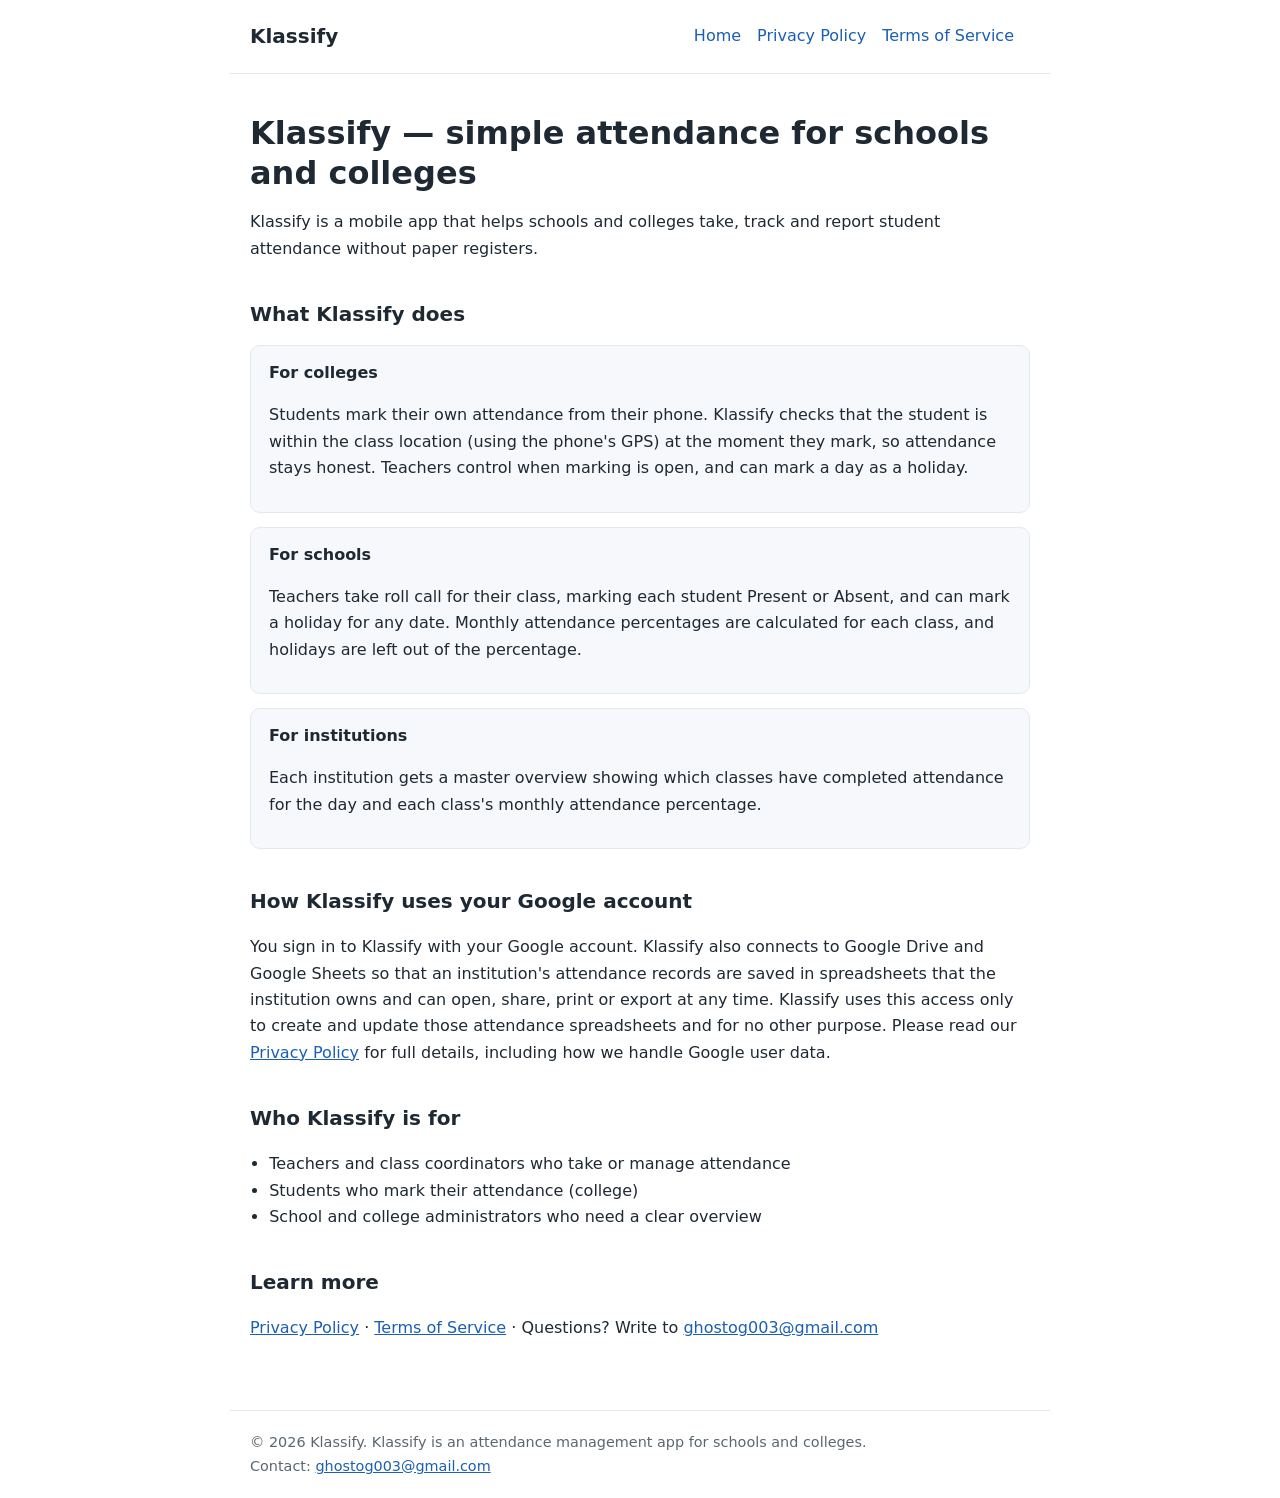
==== index.html @ cbc269c3 "Klassify-Terms-&-Policies" ====
<!DOCTYPE html>
<html lang="en">
<head>
<meta charset="utf-8">
<meta name="viewport" content="width=device-width, initial-scale=1">
<title>Klassify - Attendance for Schools and Colleges</title>
<meta name="description" content="Klassify helps schools and colleges take, track and report student attendance.">
<link rel="stylesheet" href="style.css">
</head>
<body>
<header>
  <a class="brand" href="index.html">Klassify</a>
  <nav><a href="index.html">Home</a><a href="privacy.html">Privacy Policy</a><a href="terms.html">Terms of Service</a></nav>
</header>
<main>

<h1>Klassify &mdash; simple attendance for schools and colleges</h1>
<p>Klassify is a mobile app that helps schools and colleges take, track and report student attendance without paper registers.</p>

<h2>What Klassify does</h2>
<div class="card">
  <strong>For colleges</strong>
  <p>Students mark their own attendance from their phone. Klassify checks that the student is within the class location (using the phone's GPS) at the moment they mark, so attendance stays honest. Teachers control when marking is open, and can mark a day as a holiday.</p>
</div>
<div class="card">
  <strong>For schools</strong>
  <p>Teachers take roll call for their class, marking each student Present or Absent, and can mark a holiday for any date. Monthly attendance percentages are calculated for each class, and holidays are left out of the percentage.</p>
</div>
<div class="card">
  <strong>For institutions</strong>
  <p>Each institution gets a master overview showing which classes have completed attendance for the day and each class's monthly attendance percentage.</p>
</div>

<h2>How Klassify uses your Google account</h2>
<p>You sign in to Klassify with your Google account. Klassify also connects to Google Drive and Google Sheets so that an institution's attendance records are saved in spreadsheets that the institution owns and can open, share, print or export at any time. Klassify uses this access only to create and update those attendance spreadsheets and for no other purpose. Please read our <a href="privacy.html">Privacy Policy</a> for full details, including how we handle Google user data.</p>

<h2>Who Klassify is for</h2>
<ul>
  <li>Teachers and class coordinators who take or manage attendance</li>
  <li>Students who mark their attendance (college)</li>
  <li>School and college administrators who need a clear overview</li>
</ul>

<h2>Learn more</h2>
<p><a href="privacy.html">Privacy Policy</a> &middot; <a href="terms.html">Terms of Service</a> &middot; Questions? Write to <a href="mailto:ghostog003@gmail.com">ghostog003@gmail.com</a></p>

</main>
<footer>
  &copy; 2026 Klassify. Klassify is an attendance management app for schools and colleges.<br>
  Contact: <a href="mailto:ghostog003@gmail.com">ghostog003@gmail.com</a>
</footer>
</body>
</html>
---- style.css ----
:root{
    --bg:#ffffff;
    --fg:#1f2933;
    --muted:#5b6770;
    --brand:#1a5fb4;
    --line:#e3e8ee;
    --card:#f6f8fb
}

    @media (prefers-color-scheme:dark){
    :root{
    --bg:#12161b;
    --fg:#e6eaee;
    --muted:#9aa6b1;
    --brand:#6ea8fe;
    --line:#2a323b;
    --card:#1a2027
}}

*{box-sizing:border-box}

body{
    margin:0;
    background:var(--bg);
    color:var(--fg);
    font:16px/1.65 system-ui,-apple-system,"Segoe UI",Roboto,Arial,sans-serif}

header,main,footer{
    max-width:820px;
    margin:0 auto;
    padding:20px 20px
}

header{
    display:flex;
    flex-wrap:wrap;
    gap:12px 24px;
    align-items:center;
    justify-content:space-between;
    border-bottom:1px solid var(--line)
}

header a.brand{
    font-weight:700;
    font-size:1.25rem;
    color:var(--fg);
    text-decoration:none
}

nav a{
    margin-right:16px;
    color:var(--brand);
    text-decoration:none
}

nav a:hover{
    text-decoration:underline
}

h1{
    font-size:2rem;
    line-height:1.25;
    margin:.6em 0 .3em
}

h2{
    font-size:1.25rem;
    margin:1.8em 0 .4em
}

p,li{
    color:var(--fg)
}

.muted{
    color:var(--muted);
    font-size:.95rem
}

.card{
    background:var(--card);
    border:1px solid var(--line);
    border-radius:10px;
    padding:14px 18px;
    margin:14px 0
}

ul{
    padding-left:1.2em
}

a{
    color:var(--brand)
}

footer{
    border-top:1px solid var(--line);
    color:var(--muted);
    font-size:.9rem;
    margin-top:32px
}
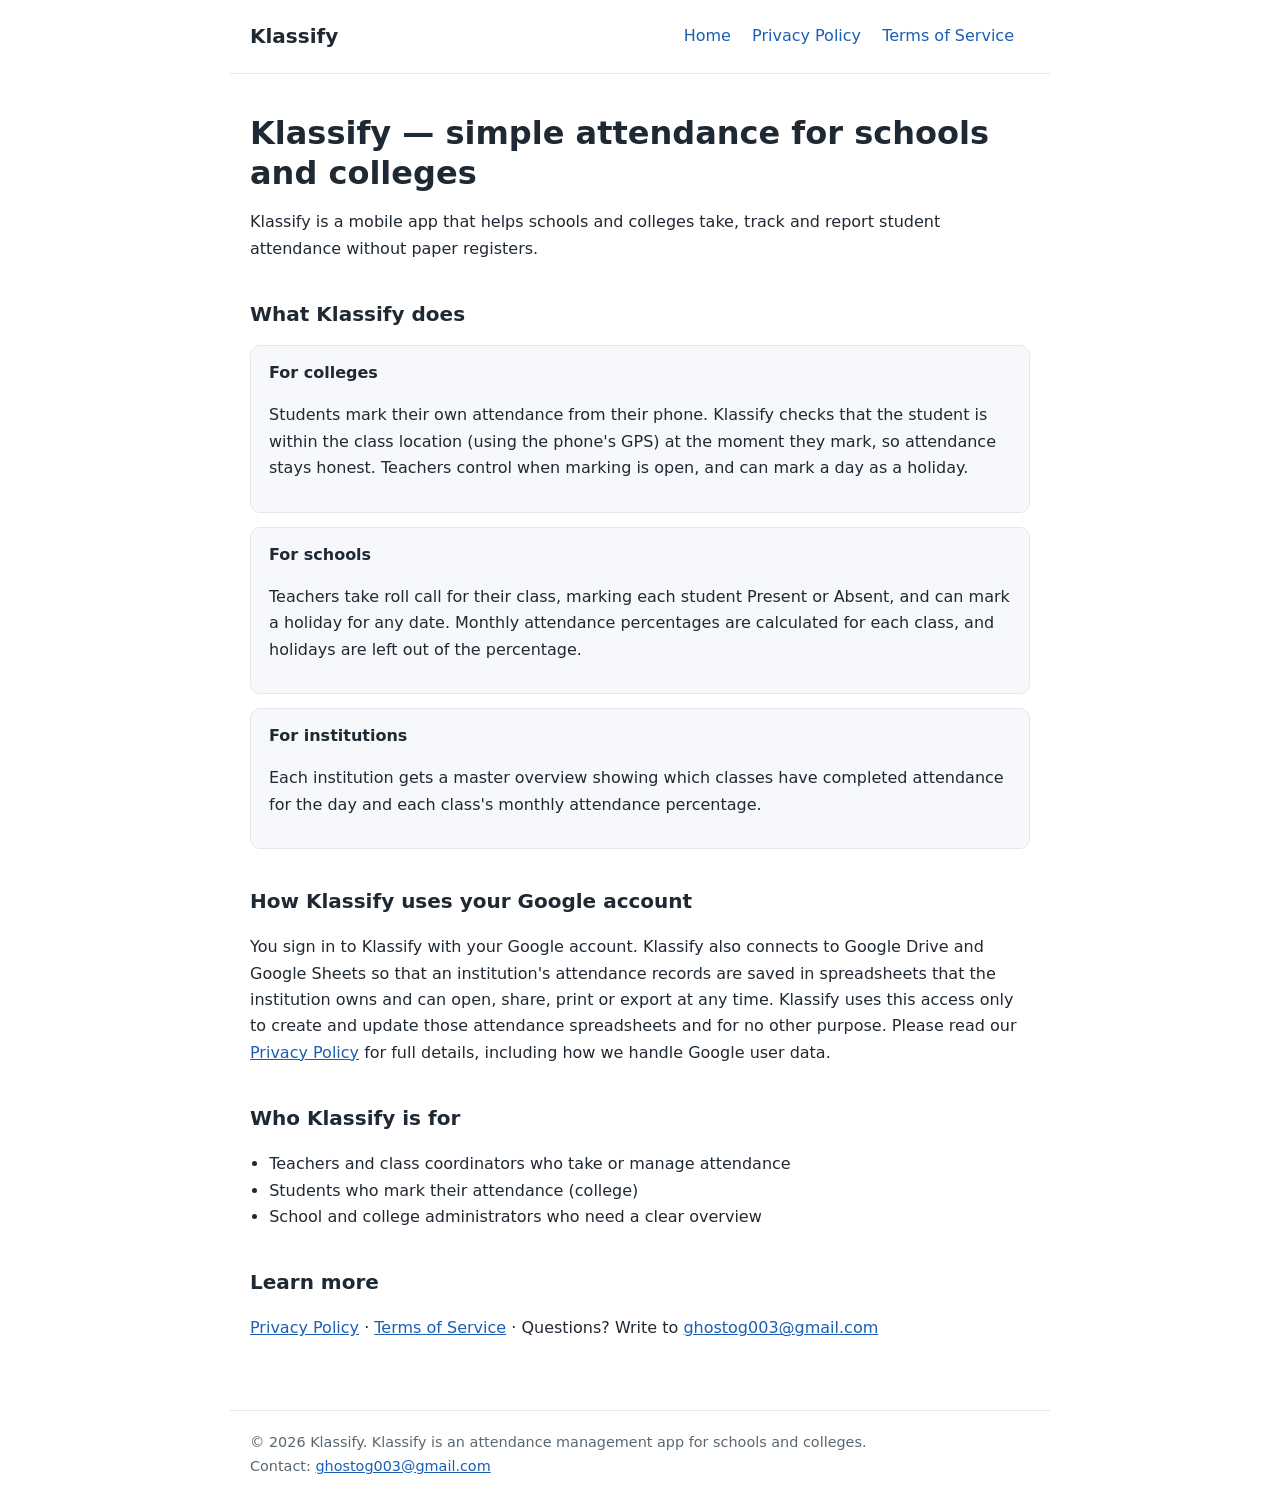
==== commit 8d14d48e: "Optimized" ====
--- a/index.html
+++ b/index.html
@@ -1,53 +1,75 @@
 <!DOCTYPE html>
 <html lang="en">
 <head>
-<meta charset="utf-8">
-<meta name="viewport" content="width=device-width, initial-scale=1">
-<title>Klassify - Attendance for Schools and Colleges</title>
-<meta name="description" content="Klassify helps schools and colleges take, track and report student attendance.">
-<link rel="stylesheet" href="style.css">
+  <meta charset="utf-8">
+  <meta name="viewport" content="width=device-width, initial-scale=1">
+  <title>Klassify - Attendance for Schools and Colleges</title>
+  <meta name="description" content="Klassify helps schools and colleges take, track and report student attendance.">
+  <meta name="google-site-verification" content="WRIsDSZ6Fb5-C58_uSS3UocCd0bAPYZfSE0jHE0azc4" />
+  <link rel="shortcut icon" href="Assets/icon.png" type="image/png">
+  <link rel="stylesheet" href="style.css">
 </head>
+
 <body>
-<header>
-  <a class="brand" href="index.html">Klassify</a>
-  <nav><a href="index.html">Home</a><a href="privacy.html">Privacy Policy</a><a href="terms.html">Terms of Service</a></nav>
-</header>
-<main>
+  <header>
+    <a class="brand" href="index.html">Klassify</a>
+    <nav>
+      <a href="index.html">Home</a>
+      <a href="privacy.html">Privacy Policy</a>
+      <a href="terms.html">Terms of Service</a>
+    </nav>
+  </header>
 
-<h1>Klassify &mdash; simple attendance for schools and colleges</h1>
-<p>Klassify is a mobile app that helps schools and colleges take, track and report student attendance without paper registers.</p>
+  <main>
+    <h1>Klassify &mdash; simple attendance for schools and colleges</h1>
+    <p>Klassify is a mobile app that helps schools and colleges take, track and report student attendance without paper
+      registers.</p>
 
-<h2>What Klassify does</h2>
-<div class="card">
-  <strong>For colleges</strong>
-  <p>Students mark their own attendance from their phone. Klassify checks that the student is within the class location (using the phone's GPS) at the moment they mark, so attendance stays honest. Teachers control when marking is open, and can mark a day as a holiday.</p>
-</div>
-<div class="card">
-  <strong>For schools</strong>
-  <p>Teachers take roll call for their class, marking each student Present or Absent, and can mark a holiday for any date. Monthly attendance percentages are calculated for each class, and holidays are left out of the percentage.</p>
-</div>
-<div class="card">
-  <strong>For institutions</strong>
-  <p>Each institution gets a master overview showing which classes have completed attendance for the day and each class's monthly attendance percentage.</p>
-</div>
+    <h2>What Klassify does</h2>
+    <div class="card">
+      <strong>For colleges</strong>
+      <p>Students mark their own attendance from their phone. Klassify checks that the student is within the class
+        location (using the phone's GPS) at the moment they mark, so attendance stays honest. Teachers control when
+        marking is open, and can mark a day as a holiday.</p>
+    </div>
+    <div class="card">
+      <strong>For schools</strong>
+      <p>Teachers take roll call for their class, marking each student Present or Absent, and can mark a holiday for any
+        date. Monthly attendance percentages are calculated for each class, and holidays are left out of the percentage.
+      </p>
+    </div>
+    <div class="card">
+      <strong>For institutions</strong>
+      <p>Each institution gets a master overview showing which classes have completed attendance for the day and each
+        class's monthly attendance percentage.</p>
+    </div>
 
-<h2>How Klassify uses your Google account</h2>
-<p>You sign in to Klassify with your Google account. Klassify also connects to Google Drive and Google Sheets so that an institution's attendance records are saved in spreadsheets that the institution owns and can open, share, print or export at any time. Klassify uses this access only to create and update those attendance spreadsheets and for no other purpose. Please read our <a href="privacy.html">Privacy Policy</a> for full details, including how we handle Google user data.</p>
+    <h2>How Klassify uses your Google account</h2>
+    <p>You sign in to Klassify with your Google account. Klassify also connects to Google Drive and Google Sheets so
+      that an institution's attendance records are saved in spreadsheets that the institution owns and can open, share,
+      print or export at any time. Klassify uses this access only to create and update those attendance spreadsheets and
+      for no other purpose. Please read our <a href="privacy.html">Privacy Policy</a> for full details, including how we
+      handle Google user data.</p>
 
-<h2>Who Klassify is for</h2>
-<ul>
-  <li>Teachers and class coordinators who take or manage attendance</li>
-  <li>Students who mark their attendance (college)</li>
-  <li>School and college administrators who need a clear overview</li>
-</ul>
+    <h2>Who Klassify is for</h2>
+    <ul>
+      <li>Teachers and class coordinators who take or manage attendance</li>
+      <li>Students who mark their attendance (college)</li>
+      <li>School and college administrators who need a clear overview</li>
+    </ul>
 
-<h2>Learn more</h2>
-<p><a href="privacy.html">Privacy Policy</a> &middot; <a href="terms.html">Terms of Service</a> &middot; Questions? Write to <a href="mailto:ghostog003@gmail.com">ghostog003@gmail.com</a></p>
+    <h2>Learn more</h2>
+    <p>
+      <a href="privacy.html">Privacy Policy</a> &middot; <a href="terms.html">Terms of Service</a> &middot; Questions?
+      Write to <a href="mailto:ghostog003@gmail.com">ghostog003@gmail.com</a>
+    </p>
 
-</main>
-<footer>
-  &copy; 2026 Klassify. Klassify is an attendance management app for schools and colleges.<br>
-  Contact: <a href="mailto:ghostog003@gmail.com">ghostog003@gmail.com</a>
-</footer>
+  </main>
+
+  <footer>
+    &copy; 2026 Klassify. Klassify is an attendance management app for schools and colleges.<br>
+    Contact: <a href="mailto:ghostog003@gmail.com">ghostog003@gmail.com</a>
+  </footer>
 </body>
-</html>
+
+</html>
